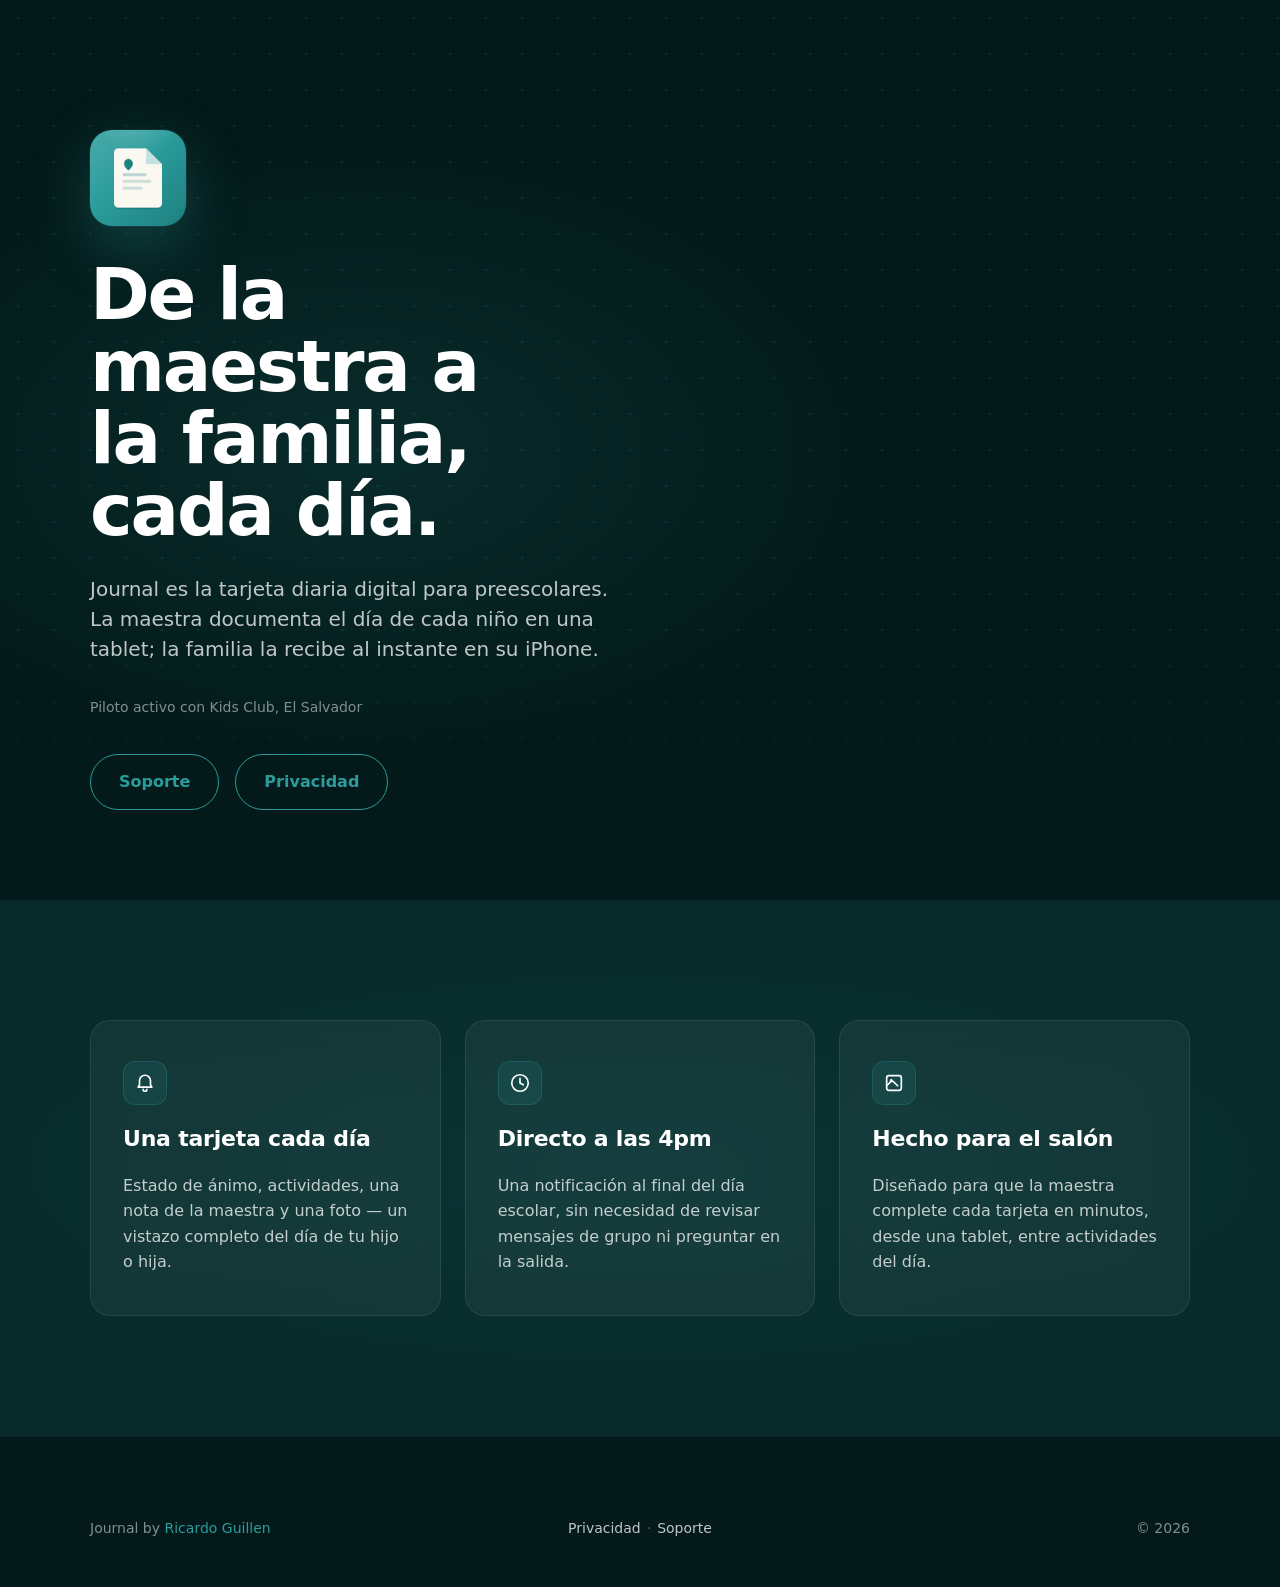
==== index.html @ bf2f2bd0 "feat: initial Support + Privacy Policy static site for Journal Bilingual (es/en) support.html and pr" ====
<!DOCTYPE html>
<html lang="es">
<head>
<meta charset="UTF-8">
<meta name="viewport" content="width=device-width, initial-scale=1.0">
<title>Journal — De la maestra a la familia, cada día.</title>
<meta name="description" content="Journal es la tarjeta diaria digital para preescolares. La maestra documenta el día de cada niño; la familia la recibe al instante en su iPhone.">
<meta name="theme-color" content="#041A1A">
<meta http-equiv="Content-Security-Policy" content="default-src 'self'; style-src 'self'; img-src 'self'; script-src 'self'; form-action 'none';">
<meta name="referrer" content="strict-origin-when-cross-origin">
<link rel="icon" type="image/png" href="assets/icon.png">
<link rel="stylesheet" href="styles.css">
</head>
<body class="page">

  <!-- ============ HERO ============ -->
  <header class="hero" data-screen-label="01 Hero">
    <div class="hero-inner">

      <div class="hero-text">
        <img class="hero-icon" src="assets/icon.png" alt="Ícono de la app Journal">
        <h1>De la maestra a<br>la familia, cada día.</h1>
        <p class="hero-descriptor">Journal es la tarjeta diaria digital para preescolares. La maestra documenta el día de cada niño en una tablet; la familia la recibe al instante en su iPhone.</p>
        <p class="social-proof">
          <span>Piloto activo con Kids Club, El Salvador</span>
        </p>
        <div class="cta-row">
          <a class="btn-secondary" href="support.html">Soporte</a>
          <a class="btn-secondary" href="privacy.html">Privacidad</a>
        </div>
      </div>

    </div>
  </header>

  <!-- ============ FEATURES ============ -->
  <section class="features" id="features" data-screen-label="02 Features">
    <div class="features-grid">

      <article class="feature-card">
        <div class="feature-icon" aria-hidden="true">
          <svg width="22" height="22" viewBox="0 0 24 24" fill="none" stroke="currentColor" stroke-width="1.8" stroke-linecap="round" stroke-linejoin="round">
            <path d="M6 9.5a6 6 0 0 1 12 0V14l1.5 2.5H4.5L6 14V9.5z"></path>
            <path d="M10 19a2 2 0 0 0 4 0"></path>
          </svg>
        </div>
        <h3>Una tarjeta cada día</h3>
        <p>Estado de ánimo, actividades, una nota de la maestra y una foto — un vistazo completo del día de tu hijo o hija.</p>
      </article>

      <article class="feature-card">
        <div class="feature-icon" aria-hidden="true">
          <svg width="22" height="22" viewBox="0 0 24 24" fill="none" stroke="currentColor" stroke-width="1.8" stroke-linecap="round" stroke-linejoin="round">
            <circle cx="12" cy="12" r="9"></circle>
            <path d="M12 7v5l3.5 2"></path>
          </svg>
        </div>
        <h3>Directo a las 4pm</h3>
        <p>Una notificación al final del día escolar, sin necesidad de revisar mensajes de grupo ni preguntar en la salida.</p>
      </article>

      <article class="feature-card">
        <div class="feature-icon" aria-hidden="true">
          <svg width="22" height="22" viewBox="0 0 24 24" fill="none" stroke="currentColor" stroke-width="1.8" stroke-linecap="round" stroke-linejoin="round">
            <rect x="4" y="4" width="16" height="16" rx="2.5"></rect>
            <path d="M4 15l4.5-4.5a2 2 0 0 1 2.8 0L16 15"></path>
            <circle cx="9" cy="9" r="1.4" fill="currentColor" stroke="none"></circle>
          </svg>
        </div>
        <h3>Hecho para el salón</h3>
        <p>Diseñado para que la maestra complete cada tarjeta en minutos, desde una tablet, entre actividades del día.</p>
      </article>

    </div>
  </section>

  <!-- ============ FOOTER ============ -->
  <footer class="footer" data-screen-label="03 Footer">
    <div class="footer-inner">
      <span class="left">Journal by <a href="https://ricardoguillen.dev" rel="noopener noreferrer">Ricardo Guillen</a></span>
      <span class="center">
        <a href="privacy.html">Privacidad</a>
        <span class="sep">·</span>
        <a href="support.html">Soporte</a>
      </span>
      <span class="right">© 2026</span>
    </div>
  </footer>

  <script defer src="script.js"></script>

</body>
</html>
---- styles.css ----
/* Journal — shared styles */

:root {
  --color-bg:           #041A1A;
  --color-bg-alt:       #072B2B;
  --color-accent:       #2A9C9B;
  --color-glow:         #2A9C9B;
  --color-glow-bright:  #FFFFFF;
  --color-text:         #FFFFFF;
  --color-text-2:       rgba(255, 255, 255, 0.75);
  --color-text-3:       rgba(255, 255, 255, 0.50);
  --color-dot-grid:     rgba(42, 156, 155, 0.18);
  --color-glass-fill:   rgba(255, 255, 255, 0.05);
  --color-glass-border: rgba(255, 255, 255, 0.08);

  --max-w: 1100px;
  --pad-x: 32px;
  --pad-y: 120px;
}

* {
  box-sizing: border-box;
}

html, body {
  margin: 0;
  padding: 0;
  background: var(--color-bg);
  color: var(--color-text);
  font-family: -apple-system, "SF Pro Display", "SF Pro Text", system-ui, -apple-system, BlinkMacSystemFont, "Segoe UI", sans-serif;
  font-size: 18px;
  line-height: 1.6;
  -webkit-font-smoothing: antialiased;
  -moz-osx-font-smoothing: grayscale;
  text-rendering: optimizeLegibility;
}

body {
  overflow-x: hidden;
}

a {
  color: var(--color-glow);
  text-decoration: none;
  transition: color 160ms ease;
}

a:hover {
  color: #6BBAB9;
}

a:focus-visible,
button:focus-visible {
  outline: 2px solid var(--color-glow);
  outline-offset: 4px;
  border-radius: 4px;
}

img {
  max-width: 100%;
  display: block;
}

.container {
  max-width: var(--max-w);
  margin: 0 auto;
  padding: 0 var(--pad-x);
}

/* ============ Page background — dot grid ============ */
.page {
  position: relative;
  isolation: isolate;
}

.page::before {
  content: "";
  position: fixed;
  inset: 0;
  background-image: radial-gradient(circle, var(--color-dot-grid) 1px, transparent 1px);
  background-size: 36px 36px;
  background-position: 0 0;
  pointer-events: none;
  z-index: -2;
  mask-image: linear-gradient(to bottom, black 0%, black 70%, transparent 100%);
  -webkit-mask-image: linear-gradient(to bottom, black 0%, black 70%, transparent 100%);
}

/* ============ Hero ============ */
.hero {
  position: relative;
  min-height: 100vh;
  padding: 120px var(--pad-x) 80px;
  display: flex;
  align-items: center;
  overflow: hidden;
}

.hero::before {
  content: "";
  position: absolute;
  inset: 0;
  background: radial-gradient(ellipse 60% 50% at 28% 50%, rgba(42, 156, 155, 0.14) 0%, transparent 70%);
  pointer-events: none;
  z-index: -1;
}

.hero-inner {
  max-width: var(--max-w);
  margin: 0 auto;
  width: 100%;
  display: grid;
  grid-template-columns: 1.05fr 0.95fr;
  gap: 80px;
  align-items: center;
}

.hero-icon {
  width: 96px;
  height: 96px;
  border-radius: 22px;
  margin-bottom: 32px;
  box-shadow:
    0 20px 60px rgba(42, 156, 155, 0.30),
    0 0 0 1px rgba(255, 255, 255, 0.06);
}

.hero h1 {
  font-size: 72px;
  font-weight: 700;
  line-height: 1.0;
  letter-spacing: -0.03em;
  margin: 0 0 28px;
  color: var(--color-text);
}

.hero-descriptor {
  font-size: 20px;
  line-height: 1.5;
  color: var(--color-text-2);
  max-width: 32em;
  margin: 0 0 32px;
}

.social-proof {
  font-size: 14px;
  color: var(--color-text-3);
  margin: 0 0 36px;
  display: flex;
  align-items: center;
  gap: 10px;
}

.cta-row {
  display: flex;
  gap: 16px;
  flex-wrap: wrap;
  align-items: center;
}

.btn-primary {
  display: inline-flex;
  align-items: center;
  gap: 10px;
  background: var(--color-glow);
  color: white;
  border: none;
  font: inherit;
  font-weight: 600;
  font-size: 16px;
  padding: 16px 32px;
  border-radius: 50px;
  cursor: pointer;
  box-shadow:
    0 0 40px rgba(42, 156, 155, 0.40),
    inset 0 1px 0 rgba(255, 255, 255, 0.25);
  transition: transform 200ms cubic-bezier(0.34, 1.56, 0.64, 1), box-shadow 200ms ease;
}

.btn-primary:hover {
  transform: translateY(-2px);
  color: white;
  box-shadow:
    0 0 60px rgba(42, 156, 155, 0.60),
    inset 0 1px 0 rgba(255, 255, 255, 0.25);
}

.btn-secondary {
  display: inline-flex;
  align-items: center;
  gap: 10px;
  background: transparent;
  color: var(--color-glow);
  border: 1px solid var(--color-glow);
  font: inherit;
  font-weight: 600;
  font-size: 16px;
  padding: 14px 28px;
  border-radius: 50px;
  cursor: pointer;
  transition: background 160ms ease, color 160ms ease;
}

.btn-secondary:hover {
  background: rgba(42, 156, 155, 0.14);
  color: #6BBAB9;
}

.btn-appstore {
  display: inline-flex;
  align-items: center;
  border-radius: 10px;
  transition: transform 200ms cubic-bezier(0.34, 1.56, 0.64, 1), opacity 160ms ease;
}

.btn-appstore img {
  height: 52px;
  width: auto;
  display: block;
}

.btn-appstore:hover {
  transform: translateY(-2px);
  opacity: 0.92;
}

/* ============ Device frame ============ */
.device-col {
  display: flex;
  flex-direction: column;
  align-items: center;
  gap: 16px;
}

.device-frame {
  position: relative;
  width: 100%;
  max-width: 340px;
  aspect-ratio: 9 / 19.5;
  border-radius: 44px;
  background: var(--color-bg-alt);
  box-shadow:
    0 60px 120px rgba(0, 0, 0, 0.7),
    0 0 0 1.5px rgba(255, 255, 255, 0.10),
    0 0 0 3px rgba(255, 255, 255, 0.04);
  overflow: hidden;
}

.device-frame img {
  width: 100%;
  height: 100%;
  object-fit: cover;
}

/* Home indicator */
.device-frame::after {
  content: "";
  position: absolute;
  bottom: 10px;
  left: 50%;
  transform: translateX(-50%);
  width: 110px;
  height: 4px;
  border-radius: 2px;
  background: rgba(255, 255, 255, 0.25);
  z-index: 5;
}

.device-caption {
  font-size: 14px;
  color: var(--color-text-3);
  text-align: center;
  margin: 0;
}

/* ============ Features section ============ */
.features {
  position: relative;
  padding: var(--pad-y) var(--pad-x);
  background:
    radial-gradient(ellipse 80% 60% at 50% 50%, rgba(42, 156, 155, 0.08) 0%, transparent 70%),
    var(--color-bg-alt);
}

.features-grid {
  max-width: var(--max-w);
  margin: 0 auto;
  display: grid;
  grid-template-columns: repeat(3, 1fr);
  gap: 24px;
}

.feature-card {
  background: var(--color-glass-fill);
  border: 1px solid var(--color-glass-border);
  backdrop-filter: blur(20px);
  -webkit-backdrop-filter: blur(20px);
  border-radius: 20px;
  padding: 40px 32px;
  display: flex;
  flex-direction: column;
  gap: 20px;
}

.feature-icon {
  width: 44px;
  height: 44px;
  display: flex;
  align-items: center;
  justify-content: center;
  border-radius: 12px;
  background: rgba(42, 156, 155, 0.14);
  border: 1px solid rgba(42, 156, 155, 0.25);
  color: var(--color-text);
}

.feature-card h3 {
  font-size: 22px;
  font-weight: 600;
  line-height: 1.25;
  letter-spacing: -0.01em;
  margin: 0;
}

.feature-card p {
  font-size: 16px;
  line-height: 1.6;
  color: var(--color-text-2);
  margin: 0;
}

/* ============ Showcase ============ */
.showcase {
  padding: var(--pad-y) var(--pad-x);
}

.showcase-head {
  max-width: var(--max-w);
  margin: 0 auto 80px;
  text-align: center;
}

.showcase-head h2,
.section-title {
  font-size: 40px;
  font-weight: 600;
  line-height: 1.15;
  letter-spacing: -0.02em;
  margin: 0 0 20px;
  color: var(--color-text);
}

.showcase-head p,
.section-sub {
  font-size: 19px;
  color: var(--color-text-2);
  max-width: 36em;
  margin: 0 auto;
  line-height: 1.55;
}

.showcase-grid {
  max-width: var(--max-w);
  margin: 0 auto;
  display: grid;
  grid-template-columns: repeat(3, 1fr);
  gap: 48px;
  align-items: start;
}

.showcase-item {
  display: flex;
  flex-direction: column;
  align-items: center;
  gap: 20px;
}

.showcase-item .device-frame {
  max-width: 260px;
}

/* ============ Language blocks (privacy/support bilingual pages) ============ */
.lang-switch {
  display: flex;
  gap: 8px;
  margin: 0 0 48px;
  font-size: 14px;
}

.lang-switch a {
  padding: 6px 14px;
  border-radius: 20px;
  border: 1px solid var(--color-glass-border);
  color: var(--color-text-2);
}

.lang-switch a:hover {
  border-color: var(--color-glow);
  color: var(--color-text);
}

.lang-block + .lang-block {
  margin-top: 72px;
  padding-top: 56px;
  border-top: 1px solid rgba(255, 255, 255, 0.08);
}

.lang-block .lang-label {
  font-family: ui-monospace, "SF Mono", Menlo, monospace;
  font-size: 12px;
  text-transform: uppercase;
  letter-spacing: 0.12em;
  color: var(--color-glow);
  margin: 0 0 8px;
}

/* ============ Footer ============ */
.footer {
  padding: 80px var(--pad-x) 48px;
  border-top: 1px solid rgba(255, 255, 255, 0.04);
}

.footer-inner {
  max-width: var(--max-w);
  margin: 0 auto;
  display: grid;
  grid-template-columns: 1fr auto 1fr;
  align-items: center;
  gap: 16px;
  font-size: 14px;
  color: var(--color-text-3);
}

.footer-inner .left { justify-self: start; }
.footer-inner .center { justify-self: center; display: flex; gap: 6px; align-items: center; }
.footer-inner .right { justify-self: end; }

.footer-inner .center a {
  color: var(--color-text-2);
}

.footer-inner .center .sep {
  color: var(--color-text-3);
  opacity: 0.6;
}

/* ============ Document pages (privacy/support) ============ */
.doc {
  padding: 140px var(--pad-x) 100px;
  max-width: 680px;
  margin: 0 auto;
}

.doc .eyebrow {
  font-family: ui-monospace, "SF Mono", Menlo, monospace;
  font-size: 12px;
  text-transform: uppercase;
  letter-spacing: 0.12em;
  color: var(--color-text-3);
  margin: 0 0 16px;
}

.doc h1 {
  font-size: 48px;
  font-weight: 700;
  line-height: 1.05;
  letter-spacing: -0.03em;
  margin: 0 0 12px;
}

.doc h2 {
  font-size: 26px;
  font-weight: 600;
  line-height: 1.2;
  letter-spacing: -0.01em;
  margin: 40px 0 16px;
  color: var(--color-text);
}

.doc .updated {
  font-size: 14px;
  color: var(--color-text-3);
  margin: 0 0 48px;
}

.doc p {
  font-size: 18px;
  line-height: 1.7;
  color: var(--color-text-2);
  margin: 0 0 24px;
}

.doc ul {
  margin: 0 0 24px;
  padding-left: 22px;
  color: var(--color-text-2);
}

.doc li {
  font-size: 18px;
  line-height: 1.7;
  margin: 0 0 12px;
}

.doc hr {
  border: none;
  height: 1px;
  background: rgba(255, 255, 255, 0.06);
  margin: 56px 0;
}

.doc .doc-cta {
  margin: 32px 0;
}

/* ============ Animations ============ */
.fade-in {
  opacity: 0;
  transform: translateY(24px);
  transition: opacity 0.7s ease, transform 0.7s ease;
}

.fade-in.visible {
  opacity: 1;
  transform: translateY(0);
}

@media (prefers-reduced-motion: reduce) {
  .fade-in, .fade-in.visible {
    transition: none;
    opacity: 1;
    transform: none;
  }
  .btn-appstore { transition: none; }
}

/* ============ Responsive ============ */
@media (max-width: 1100px) {
  .hero h1 { font-size: 60px; }
  .features-grid { grid-template-columns: repeat(2, 1fr); }
  .feature-card:last-child { grid-column: 1 / -1; max-width: 540px; margin: 0 auto; }
  .showcase-grid { grid-template-columns: 1fr; gap: 56px; }
  .showcase-item .device-frame { max-width: 320px; }
}

@media (max-width: 768px) {
  :root { --pad-x: 24px; --pad-y: 80px; }
  .hero {
    padding: 96px var(--pad-x) 64px;
    min-height: auto;
  }
  .hero-inner {
    grid-template-columns: 1fr;
    gap: 56px;
  }
  .device-col { order: 2; }
  .hero h1 { font-size: 44px; }
  .hero-descriptor { font-size: 18px; }
  .cta-row { width: 100%; flex-direction: column; align-items: stretch; }
  .btn-secondary { width: 100%; justify-content: center; }
  .btn-appstore { justify-content: center; }
  .features-grid { grid-template-columns: 1fr; }
  .feature-card:last-child { max-width: none; }
  .section-title, .showcase-head h2 { font-size: 32px; }
  .footer-inner {
    grid-template-columns: 1fr;
    text-align: center;
    gap: 12px;
  }
  .footer-inner .left,
  .footer-inner .center,
  .footer-inner .right { justify-self: center; }
  .doc h1 { font-size: 36px; }
  .doc { padding: 100px var(--pad-x) 80px; }
}

/* ============ High contrast ============ */
@media (prefers-contrast: more) {
  .feature-card {
    backdrop-filter: none;
    -webkit-backdrop-filter: none;
    background: rgba(255, 255, 255, 0.10);
    border-color: rgba(255, 255, 255, 0.25);
  }
  :root {
    --color-text-2: rgba(255, 255, 255, 1);
    --color-text-3: rgba(255, 255, 255, 0.85);
  }
}
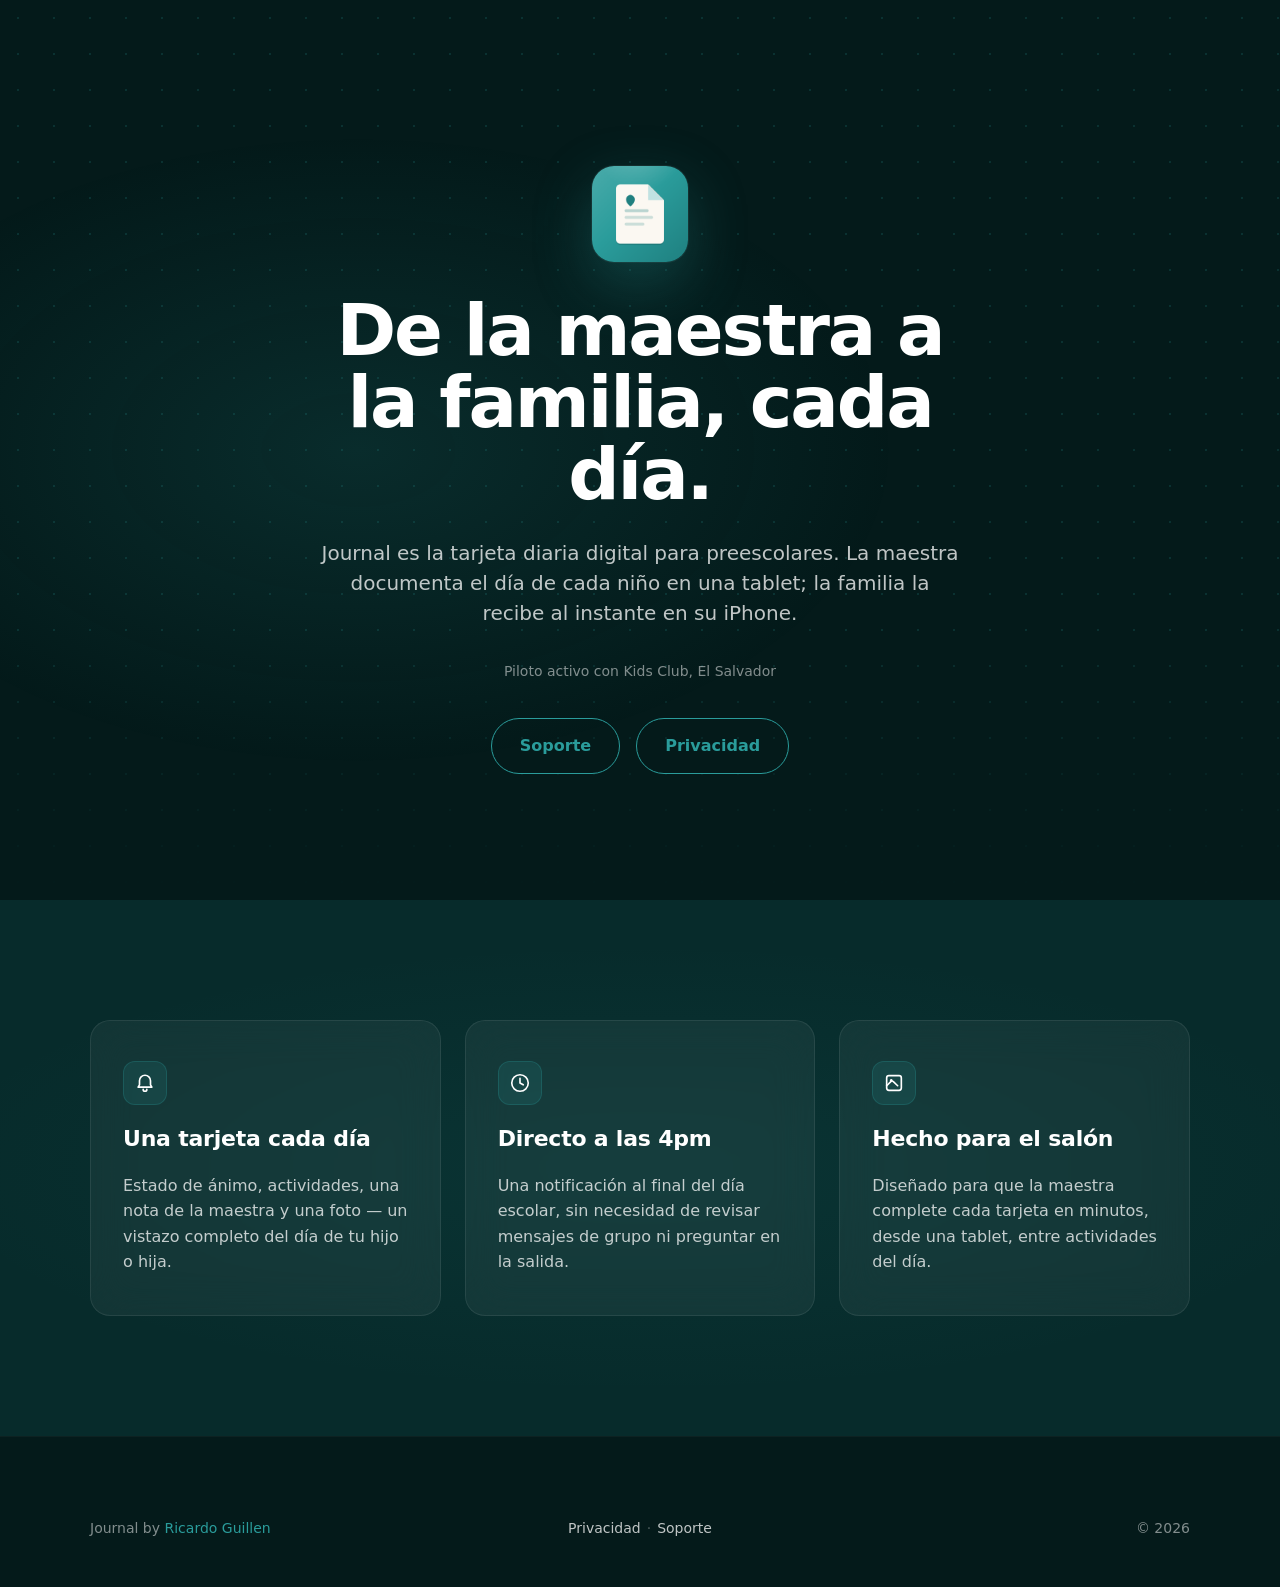
==== commit 06bd78b3: "fix: center single-column hero when no device-frame content hero-inner kept the two-column grid mean" ====
--- a/index.html
+++ b/index.html
@@ -15,7 +15,7 @@
 
   <!-- ============ HERO ============ -->
   <header class="hero" data-screen-label="01 Hero">
-    <div class="hero-inner">
+    <div class="hero-inner hero-inner--single">
 
       <div class="hero-text">
         <img class="hero-icon" src="assets/icon.png" alt="Ícono de la app Journal">
--- a/styles.css
+++ b/styles.css
@@ -113,6 +113,23 @@
   grid-template-columns: 1.05fr 0.95fr;
   gap: 80px;
   align-items: center;
+}
+
+.hero-inner--single {
+  grid-template-columns: 1fr;
+  max-width: 720px;
+  text-align: center;
+}
+
+.hero-inner--single .cta-row,
+.hero-inner--single .social-proof {
+  justify-content: center;
+}
+
+.hero-inner--single .hero-icon,
+.hero-inner--single .hero-descriptor {
+  margin-left: auto;
+  margin-right: auto;
 }
 
 .hero-icon {
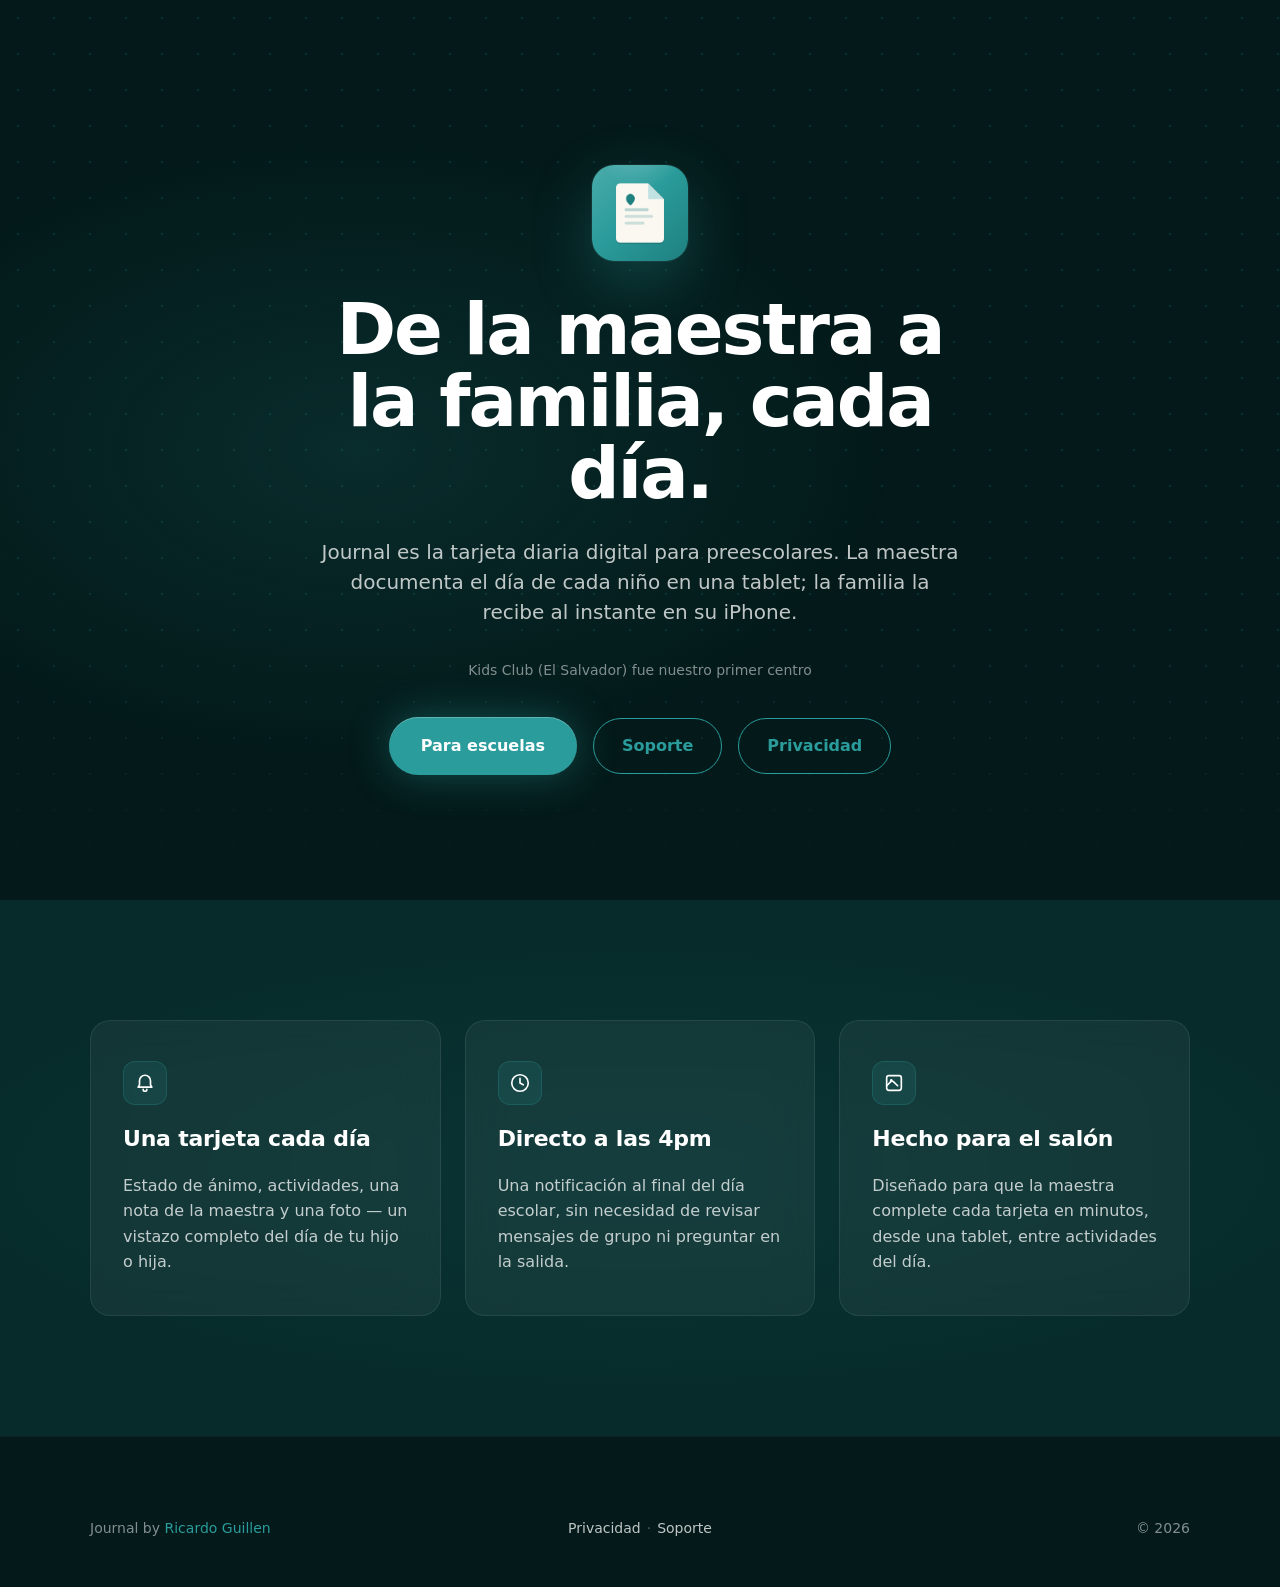
==== commit 69feee12: "feat(front-door): add para-escuelas.html and demo.html, reframe index/support [auto] Apple 3.2 remed" ====
--- a/index.html
+++ b/index.html
@@ -22,9 +22,10 @@
         <h1>De la maestra a<br>la familia, cada día.</h1>
         <p class="hero-descriptor">Journal es la tarjeta diaria digital para preescolares. La maestra documenta el día de cada niño en una tablet; la familia la recibe al instante en su iPhone.</p>
         <p class="social-proof">
-          <span>Piloto activo con Kids Club, El Salvador</span>
+          <span>Kids Club (El Salvador) fue nuestro primer centro</span>
         </p>
         <div class="cta-row">
+          <a class="btn-primary" href="para-escuelas.html">Para escuelas</a>
           <a class="btn-secondary" href="support.html">Soporte</a>
           <a class="btn-secondary" href="privacy.html">Privacidad</a>
         </div>
--- a/styles.css
+++ b/styles.css
@@ -459,6 +459,93 @@
 .footer-inner .center .sep {
   color: var(--color-text-3);
   opacity: 0.6;
+}
+
+/* ============ Pricing table (para-escuelas) ============ */
+.pricing-table {
+  width: 100%;
+  border-collapse: collapse;
+  margin: 0 0 24px;
+  font-size: 16px;
+}
+
+.pricing-table th,
+.pricing-table td {
+  padding: 12px 16px;
+  text-align: left;
+  border-bottom: 1px solid rgba(255, 255, 255, 0.08);
+  color: var(--color-text-2);
+}
+
+.pricing-table th {
+  font-family: ui-monospace, "SF Mono", Menlo, monospace;
+  font-size: 12px;
+  text-transform: uppercase;
+  letter-spacing: 0.08em;
+  font-weight: 600;
+  color: var(--color-text-3);
+}
+
+.pricing-table td:last-child,
+.pricing-table th:last-child {
+  color: var(--color-text);
+  font-weight: 600;
+}
+
+/* ============ Form (demo request) ============ */
+.demo-form {
+  margin-top: 8px;
+  display: flex;
+  flex-direction: column;
+  gap: 24px;
+}
+
+.form-field {
+  display: flex;
+  flex-direction: column;
+  gap: 8px;
+}
+
+.form-label {
+  font-size: 15px;
+  font-weight: 600;
+  color: var(--color-text);
+}
+
+.form-label-en {
+  font-weight: 400;
+  color: var(--color-text-3);
+}
+
+.form-input,
+.form-textarea {
+  font: inherit;
+  font-size: 16px;
+  color: var(--color-text);
+  background: var(--color-glass-fill);
+  border: 1px solid var(--color-glass-border);
+  border-radius: 12px;
+  padding: 12px 16px;
+  width: 100%;
+  transition: border-color 160ms ease;
+}
+
+.form-input:focus,
+.form-textarea:focus {
+  outline: none;
+  border-color: var(--color-glow);
+}
+
+.form-textarea {
+  resize: vertical;
+  min-height: 100px;
+}
+
+.demo-form .btn-primary {
+  align-self: flex-start;
+  margin-top: 8px;
+  border: none;
+  font: inherit;
 }
 
 /* ============ Document pages (privacy/support) ============ */
